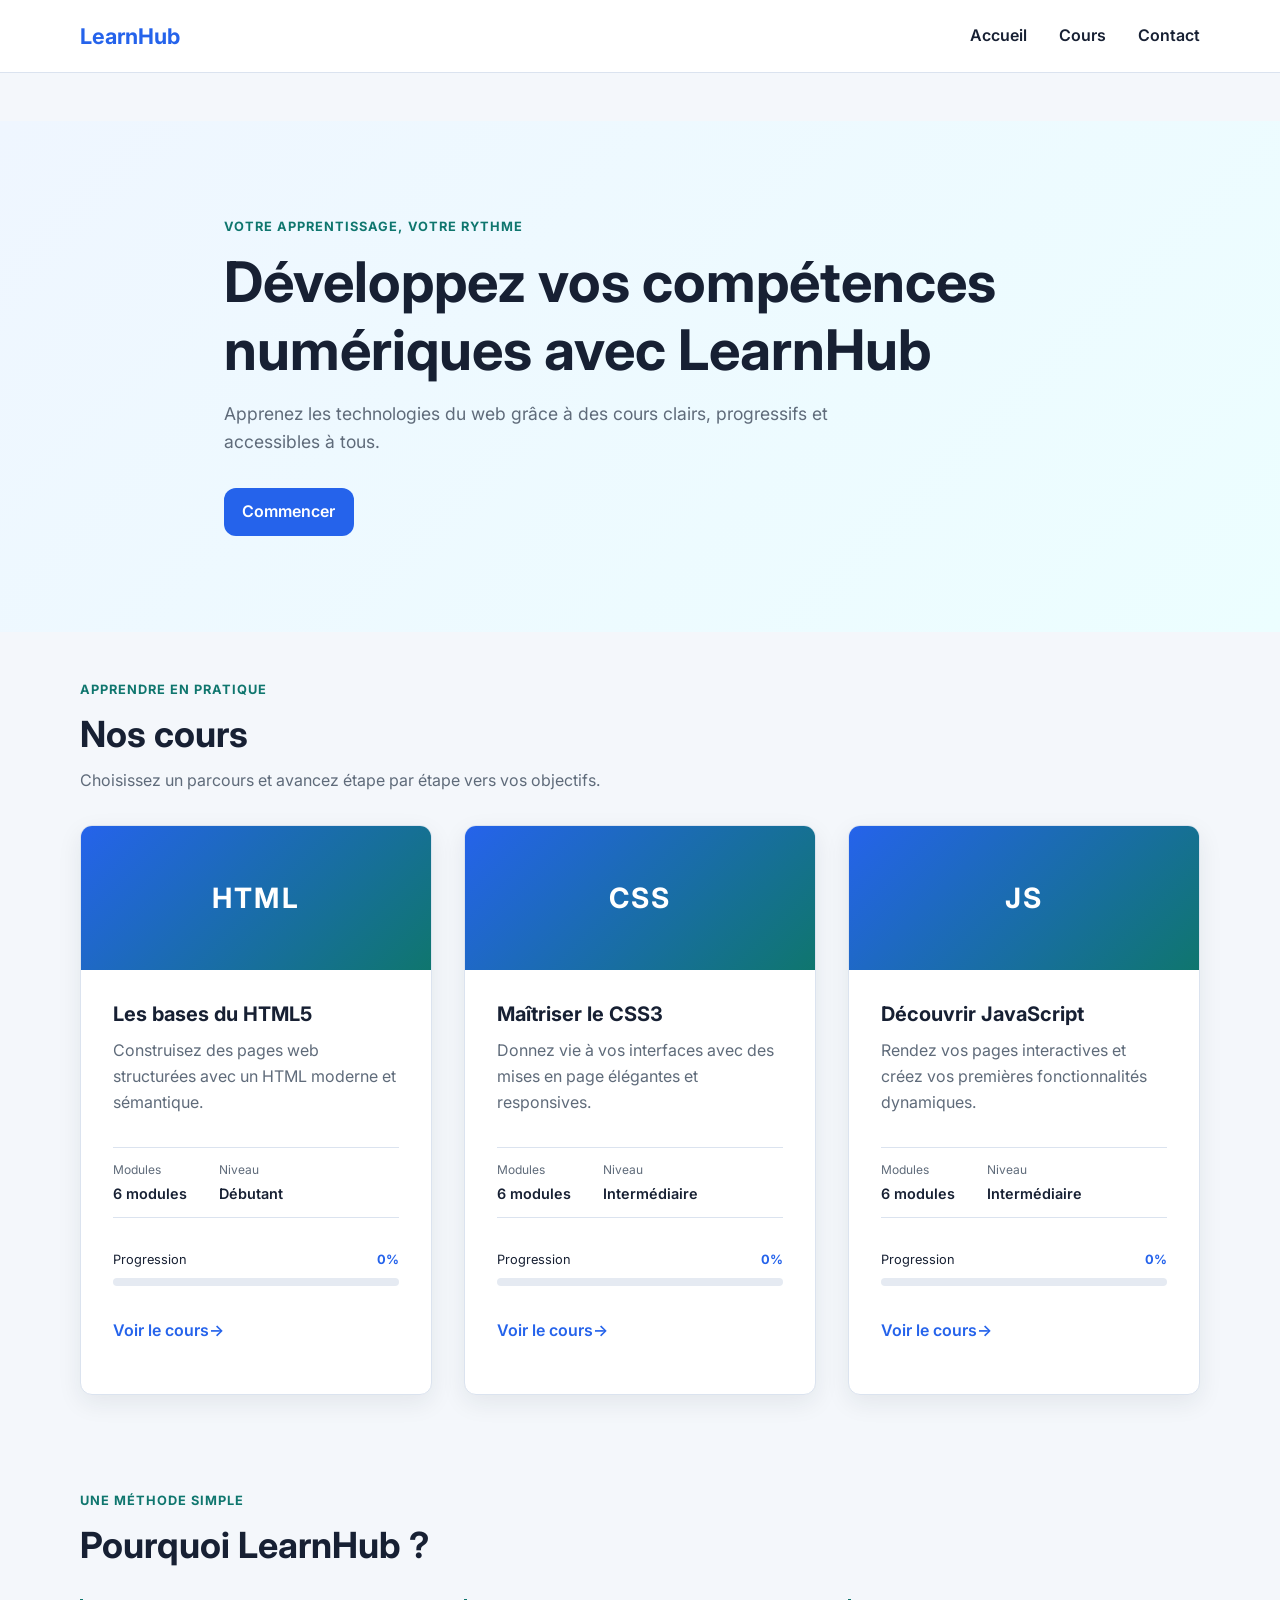
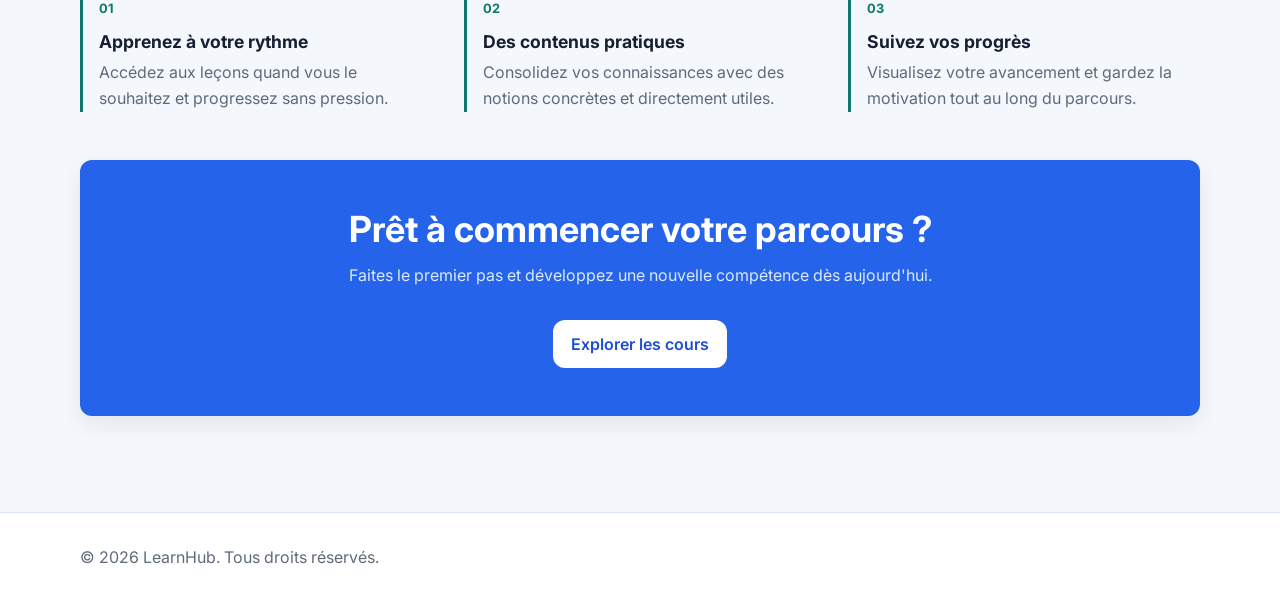
==== index.html @ bfee63f9 "first commit" ====
<!doctype html>
<html lang="fr">
  <head>
    <meta charset="utf-8">
    <meta name="viewport" content="width=device-width, initial-scale=1">
    <meta
      name="description"
      content="LearnHub, votre plateforme de cours en ligne.">
    <title>LearnHub - Accueil</title>
    <link rel="preconnect" href="https://fonts.googleapis.com">
    <link rel="preconnect" href="https://fonts.gstatic.com" crossorigin>
    <link
      href="https://fonts.googleapis.com/css2?family=Inter:wght@400;600;700&display=swap"
      rel="stylesheet">
    <link rel="stylesheet" href="css/style.css">
    <script src="js/main.js" defer></script>
  </head>
  <body>
    <header class="site-header">
      <div class="container header-content">
        <a class="logo" href="index.html">LearnHub</a>
        <button
          class="menu-toggle"
          type="button"
          aria-label="Ouvrir le menu"
          aria-expanded="false"
        >
          <span class="menu-icon" aria-hidden="true"
            ><span></span><span></span><span></span
          ></span>
        </button>
        <nav class="site-nav" aria-label="Navigation principale">
          <ul>
            <li><a href="index.html">Accueil</a></li>
            <li><a href="index.html#cours">Cours</a></li>
            <li><a href="index.html#contact">Contact</a></li>
          </ul>
        </nav>
      </div>
    </header>

    <main>
      <section class="hero" aria-labelledby="page-title">
        <div class="container hero-content">
          <p class="eyebrow">Votre apprentissage, votre rythme</p>
          <h1 id="page-title">
            Développez vos compétences numériques avec LearnHub
          </h1>
          <p class="hero-description">
            Apprenez les technologies du web grâce à des cours clairs,
            progressifs et accessibles à tous.
          </p>
          <a class="button" href="#cours">Commencer</a>
        </div>
      </section>

      <section
        class="courses-section container"
        id="cours"
        aria-labelledby="courses-title"
      >
        <div class="section-heading">
          <p class="eyebrow">Apprendre en pratique</p>
          <h2 id="courses-title">Nos cours</h2>
          <p>
            Choisissez un parcours et avancez étape par étape vers vos
            objectifs.
          </p>
        </div>

        <div class="course-grid">
          <article class="course-card card" data-total="6">
            <div
              class="course-image"
              role="img"
              aria-label="Illustration du cours HTML5"
            >
              HTML
            </div>
            <div class="course-card-content">
              <h3>Les bases du HTML5</h3>
              <p>
                Construisez des pages web structurées avec un HTML moderne et
                sémantique.
              </p>
              <dl class="course-details">
                <div>
                  <dt>Modules</dt>
                  <dd>6 modules</dd>
                </div>
                <div>
                  <dt>Niveau</dt>
                  <dd>Débutant</dd>
                </div>
              </dl>
              <div class="progress-label">
                <span>Progression</span><strong>0%</strong>
              </div>
              <div
                class="progress"
                role="progressbar"
                aria-label="Progression du cours HTML5"
                aria-valuenow="0"
                aria-valuemin="0"
                aria-valuemax="100"
              >
                <span></span>
              </div>
              <a class="course-link" href="courses/html.html"
                >Voir le cours <span aria-hidden="true">→</span></a
              >
            </div>
          </article>

          <article class="course-card card" data-total="6">
            <div
              class="course-image"
              role="img"
              aria-label="Illustration du cours CSS3"
            >
              CSS
            </div>
            <div class="course-card-content">
              <h3>Maîtriser le CSS3</h3>
              <p>
                Donnez vie à vos interfaces avec des mises en page élégantes et
                responsives.
              </p>
              <dl class="course-details">
                <div>
                  <dt>Modules</dt>
                  <dd>6 modules</dd>
                </div>
                <div>
                  <dt>Niveau</dt>
                  <dd>Intermédiaire</dd>
                </div>
              </dl>
              <div class="progress-label">
                <span>Progression</span><strong>0%</strong>
              </div>
              <div
                class="progress"
                role="progressbar"
                aria-label="Progression du cours CSS3"
                aria-valuenow="0"
                aria-valuemin="0"
                aria-valuemax="100"
              >
                <span></span>
              </div>
              <a class="course-link" href="courses/css.html"
                >Voir le cours <span aria-hidden="true">→</span></a
              >
            </div>
          </article>

          <article class="course-card card" data-total="6">
            <div
              class="course-image"
              role="img"
              aria-label="Illustration du cours JavaScript"
            >
              JS
            </div>
            <div class="course-card-content">
              <h3>Découvrir JavaScript</h3>
              <p>
                Rendez vos pages interactives et créez vos premières
                fonctionnalités dynamiques.
              </p>
              <dl class="course-details">
                <div>
                  <dt>Modules</dt>
                  <dd>6 modules</dd>
                </div>
                <div>
                  <dt>Niveau</dt>
                  <dd>Intermédiaire</dd>
                </div>
              </dl>
              <div class="progress-label">
                <span>Progression</span><strong>0%</strong>
              </div>
              <div
                class="progress"
                role="progressbar"
                aria-label="Progression du cours JavaScript"
                aria-valuenow="0"
                aria-valuemin="0"
                aria-valuemax="100"
              >
                <span></span>
              </div>
              <a class="course-link" href="courses/javascript.html"
                >Voir le cours <span aria-hidden="true">→</span></a
              >
            </div>
          </article>
        </div>
      </section>

      <section class="why-section container" aria-labelledby="why-title">
        <div class="section-heading">
          <p class="eyebrow">Une méthode simple</p>
          <h2 id="why-title">Pourquoi LearnHub ?</h2>
        </div>
        <div class="features-grid">
          <article class="feature">
            <span class="feature-icon" aria-hidden="true">01</span>
            <h3>Apprenez à votre rythme</h3>
            <p>
              Accédez aux leçons quand vous le souhaitez et progressez sans
              pression.
            </p>
          </article>
          <article class="feature">
            <span class="feature-icon" aria-hidden="true">02</span>
            <h3>Des contenus pratiques</h3>
            <p>
              Consolidez vos connaissances avec des notions concrètes et
              directement utiles.
            </p>
          </article>
          <article class="feature">
            <span class="feature-icon" aria-hidden="true">03</span>
            <h3>Suivez vos progrès</h3>
            <p>
              Visualisez votre avancement et gardez la motivation tout au long
              du parcours.
            </p>
          </article>
        </div>
      </section>

      <section class="cta-section container" aria-labelledby="cta-title">
        <div class="cta-content">
          <h2 id="cta-title">Prêt à commencer votre parcours ?</h2>
          <p>
            Faites le premier pas et développez une nouvelle compétence dès
            aujourd'hui.
          </p>
          <a class="button button-light" href="#cours">Explorer les cours</a>
        </div>
      </section>
    </main>

    <footer class="site-footer" id="contact">
      <div class="container">
        <p>&copy; 2026 LearnHub. Tous droits réservés.</p>
      </div>
    </footer>
  </body>
</html>
---- css/style.css ----
@import url("https://fonts.googleapis.com/css2?family=Inter:wght@400;500;600;700&display=swap");

:root {
  --primary: #2563eb;
  --primary-dark: #1d4ed8;
  --secondary: #0f766e;
  --background: #f4f7fb;
  --text: #172033;
  --text-muted: #5f6b7a;
  --card-color: #ffffff;
  --border-color: #dbe3ef;
  --radius: 0.75rem;
  --shadow: 0 0.5rem 1.5rem rgb(23 32 51 / 8%);
  --shadow-hover: 0 0.9rem 2rem rgb(23 32 51 / 14%);
  --focus-ring: 3px solid rgb(37 99 235 / 35%);
  --transition-fast: 150ms ease;
  --transition-medium: 250ms ease;
  --font-body: "Inter", sans-serif;
  --space-xs: 0.5rem;
  --space-sm: 0.75rem;
  --space-md: 1rem;
  --space-lg: 2rem;
  --space-xl: 3rem;
}

/* Modern reset */
*,
*::before,
*::after {
  box-sizing: border-box;
}

html {
  scroll-behavior: smooth;
}

body,
h1,
h2,
h3,
p,
ul {
  margin: 0;
}

body {
  background: var(--background);
  color: var(--text);
  font-family: var(--font-body);
  line-height: 1.6;
  overflow-x: hidden;
}

button,
a {
  font: inherit;
}

button {
  border: 0;
}

img {
  display: block;
  height: auto;
  max-width: 100%;
  width: 100%;
}

ul {
  list-style: none;
  padding: 0;
}

a {
  color: var(--primary);
}

/* Typography */
h1,
h2,
h3 {
  line-height: 1.2;
}

h1 {
  font-size: clamp(2rem, 8vw, 3.5rem);
  margin-bottom: var(--space-md);
}

h2 {
  font-size: clamp(1.5rem, 5vw, 2.25rem);
}

p {
  color: var(--text-muted);
}

/* Shared layout */
.container {
  margin-inline: auto;
  width: min(100% - 2rem, 70rem);
}

main {
  min-height: 70vh;
  padding-block: var(--space-xl);
}

.site-header {
  background: var(--card-color);
  border-bottom: 1px solid var(--border-color);
  position: sticky;
  top: 0;
  z-index: 10;
}

.header-content {
  align-items: center;
  display: flex;
  justify-content: space-between;
  min-height: 4.5rem;
}

.logo {
  align-items: center;
  color: var(--primary);
  display: inline-flex;
  font-size: 1.35rem;
  font-weight: 700;
  min-height: 44px;
  text-decoration: none;
}

.menu-toggle {
  background: transparent;
  border: 1px solid var(--border-color);
  border-radius: 0.4rem;
  color: var(--text);
  cursor: pointer;
  display: grid;
  place-items: center;
  min-height: 44px;
  min-width: 44px;
  padding: var(--space-xs) 0.65rem;
}

.menu-icon {
  display: grid;
  gap: 0.25rem;
  width: 1.35rem;
}

.menu-icon span {
  background: currentColor;
  border-radius: 999px;
  display: block;
  height: 2px;
  transform-origin: center;
  transition:
    transform var(--transition-fast),
    opacity var(--transition-fast);
}

.menu-toggle[aria-expanded="true"] .menu-icon span:first-child {
  transform: translateY(0.375rem) rotate(45deg);
}

.menu-toggle[aria-expanded="true"] .menu-icon span:nth-child(2) {
  opacity: 0;
}

.menu-toggle[aria-expanded="true"] .menu-icon span:last-child {
  transform: translateY(-0.375rem) rotate(-45deg);
}

.menu-toggle:focus-visible,
.site-nav a:focus-visible,
.logo:focus-visible,
.button:focus-visible,
.module-sidebar summary:focus-visible,
.module-list a:focus-visible,
.course-link:focus-visible,
.previous-link:focus-visible,
.next-link:focus-visible {
  outline: var(--focus-ring);
  outline-offset: 3px;
}

.site-nav {
  background: var(--card-color);
  box-shadow: var(--shadow);
  left: 0;
  max-height: 0;
  opacity: 0;
  overflow: hidden;
  position: absolute;
  right: 0;
  top: 100%;
  transition:
    max-height var(--transition-medium),
    opacity var(--transition-fast),
    visibility var(--transition-fast);
  visibility: hidden;
}

.site-nav.is-open {
  max-height: 20rem;
  opacity: 1;
  visibility: visible;
}

.site-nav ul {
  display: flex;
  flex-direction: column;
  padding: 0 max(1rem, calc((100% - 70rem) / 2));
}

.site-nav a {
  align-items: center;
  border-bottom: 1px solid var(--border-color);
  color: var(--text);
  display: flex;
  font-weight: 600;
  min-height: 3.5rem;
  text-decoration: none;
}

.site-nav a:hover {
  color: var(--primary);
}

.site-footer {
  background: var(--card-color);
  border-top: 1px solid var(--border-color);
  padding-block: var(--space-lg);
}

/* Buttons and cards */
.button {
  background: var(--primary);
  border-radius: var(--radius);
  color: #ffffff;
  cursor: pointer;
  display: inline-block;
  font-weight: 600;
  min-height: 44px;
  padding: 0.7rem 1.15rem;
  text-decoration: none;
  transition:
    background-color var(--transition-fast),
    transform var(--transition-fast),
    box-shadow var(--transition-fast);
}

.button:hover {
  background: var(--primary-dark);
  color: #ffffff;
  transform: translateY(-1px);
}

.card {
  background: var(--card-color);
  border: 1px solid var(--border-color);
  border-radius: var(--radius);
  box-shadow: var(--shadow);
  padding: var(--space-lg);
  transition:
    box-shadow var(--transition-medium),
    transform var(--transition-medium);
}

.card:hover {
  box-shadow: var(--shadow-hover);
  transform: translateY(-0.25rem);
}

.hero {
  background: linear-gradient(135deg, #eff6ff, #ecfeff);
  padding-block: 4rem;
}

.hero-content {
  max-width: 52rem;
}

.eyebrow {
  color: var(--secondary);
  font-size: 0.8rem;
  font-weight: 700;
  letter-spacing: 0.08em;
  margin-bottom: var(--space-sm);
  text-transform: uppercase;
}

.hero-description {
  font-size: 1.1rem;
  margin-bottom: var(--space-lg);
  max-width: 42rem;
}

.courses-section,
.why-section {
  padding-block: var(--space-xl);
}

.section-heading {
  margin-bottom: var(--space-lg);
  max-width: 42rem;
}

.section-heading h2 {
  margin-bottom: var(--space-sm);
}

.course-grid,
.features-grid {
  display: grid;
  gap: var(--space-lg);
  grid-template-columns: minmax(0, 1fr);
}

.course-card {
  display: flex;
  flex-direction: column;
  min-width: 0;
  padding: 0;
  overflow: hidden;
}

.course-image {
  align-items: center;
  background: linear-gradient(135deg, var(--primary), var(--secondary));
  color: #ffffff;
  display: flex;
  font-size: 1.75rem;
  font-weight: 700;
  justify-content: center;
  min-height: 9rem;
  letter-spacing: 0.08em;
}

.course-card-content {
  display: flex;
  flex: 1;
  flex-direction: column;
  min-width: 0;
  padding: var(--space-lg);
}

.course-card h3 {
  font-size: 1.25rem;
  margin-bottom: var(--space-sm);
}

.course-details {
  border-bottom: 1px solid var(--border-color);
  border-top: 1px solid var(--border-color);
  display: flex;
  gap: var(--space-lg);
  margin: var(--space-lg) 0;
  padding-block: var(--space-sm);
}

.course-details div {
  display: grid;
  gap: 0.15rem;
}

.course-details dt {
  color: var(--text-muted);
  font-size: 0.75rem;
}

.course-details dd {
  font-size: 0.9rem;
  font-weight: 600;
  margin: 0;
}

.progress-label {
  display: flex;
  font-size: 0.8rem;
  justify-content: space-between;
  margin-bottom: var(--space-xs);
}

.progress-label strong {
  color: var(--primary);
}

.progress {
  background: #e5eaf2;
  border-radius: 999px;
  height: 0.5rem;
  margin-bottom: var(--space-lg);
  overflow: hidden;
}

.progress span {
  background: var(--primary);
  border-radius: inherit;
  display: block;
  height: 100%;
  transition: width var(--transition-medium);
  width: 0;
}

.course-link {
  color: var(--primary);
  display: inline-flex;
  font-weight: 600;
  min-height: 44px;
  margin-top: auto;
  text-decoration: none;
}

.course-link:hover {
  color: var(--primary-dark);
}

.feature {
  border-left: 3px solid var(--secondary);
  padding-left: var(--space-md);
}

.feature-icon {
  color: var(--secondary);
  display: block;
  font-size: 0.8rem;
  font-weight: 700;
  margin-bottom: var(--space-sm);
}

.feature h3 {
  font-size: 1.1rem;
  margin-bottom: var(--space-xs);
}

.cta-section {
  padding-bottom: var(--space-xl);
}

.cta-content {
  background: var(--primary);
  border-radius: var(--radius);
  box-shadow: var(--shadow);
  color: #ffffff;
  padding: var(--space-xl) var(--space-lg);
  text-align: center;
}

.cta-content h2 {
  margin-bottom: var(--space-sm);
}

.cta-content p {
  color: #dbeafe;
  margin-bottom: var(--space-lg);
}

.button-light {
  background: #ffffff;
  color: var(--primary-dark);
}

.button-light:hover {
  background: #eff6ff;
  color: var(--primary-dark);
}

/* Course lessons */
.course-page {
  padding-block: var(--space-xl);
}

.course-header {
  margin-bottom: var(--space-xl);
  max-width: 48rem;
}

.course-header h1 {
  margin-bottom: var(--space-sm);
}

.progress-global {
  margin-bottom: 0;
  margin-top: var(--space-sm);
}

.course-layout {
  display: grid;
  gap: var(--space-lg);
  min-width: 0;
}

.module-sidebar {
  align-self: start;
  background: var(--card-color);
  border: 1px solid var(--border-color);
  border-radius: var(--radius);
  box-shadow: var(--shadow);
}

.module-sidebar details {
  padding: var(--space-md);
}

.module-sidebar summary {
  align-items: center;
  color: var(--text);
  cursor: pointer;
  display: flex;
  min-height: 44px;
  font-weight: 700;
  justify-content: space-between;
  list-style-position: inside;
}

.module-sidebar summary span {
  color: var(--text-muted);
  font-size: 0.8rem;
  font-weight: 500;
  margin-left: auto;
  padding-left: var(--space-sm);
}

.module-list {
  display: grid;
  gap: var(--space-xs);
  list-style: none;
  margin-top: var(--space-md);
  padding: 0;
}

.module-list li {
  min-width: 0;
}

.module-list li a {
  align-items: center;
  border-radius: 0.5rem;
  color: var(--text-muted);
  display: flex;
  font-size: 0.9rem;
  gap: var(--space-sm);
  min-height: 44px;
  padding: var(--space-sm);
  text-decoration: none;
  transition:
    background-color var(--transition-fast),
    color var(--transition-fast);
}

.module-list li a:hover {
  background: #eff6ff;
  color: var(--primary);
}

.module-list li a.is-active {
  background: #eff6ff;
  color: var(--primary);
  font-weight: 700;
}

.module-list li a.is-active {
  box-shadow: inset 3px 0 0 var(--primary);
}

.module-list li a.is-active .module-badge {
  background: var(--primary);
  color: #fff;
}

.module-list li a .module-badge {
  align-items: center;
  background: #eff6ff;
  border-radius: 0.35rem;
  color: var(--primary);
  display: grid;
  font-size: 0.75rem;
  font-weight: 700;
  flex-shrink: 0;
  height: 2rem;
  place-items: center;
  width: 2rem;
}

.module-list li a .module-title {
  min-width: 0;
  overflow-wrap: anywhere;
}

.module-list li a .module-check {
  color: var(--secondary);
  font-size: 0.9rem;
  flex-shrink: 0;
  margin-left: auto;
}

.lesson[hidden] {
  display: none;
}

.modules-content {
  display: grid;
  gap: var(--space-xl);
  min-width: 0;
}

.lesson {
  min-width: 0;
  scroll-margin-top: var(--space-lg);
}

.lesson.is-complete {
  border-color: rgb(15 118 110 / 40%);
}

.lesson.is-complete .lesson-number {
  color: var(--secondary);
}

.lesson-number {
  color: var(--secondary);
  font-size: 0.8rem;
  font-weight: 700;
  letter-spacing: 0.08em;
  margin-bottom: var(--space-sm);
  text-transform: uppercase;
}

.lesson h2 {
  margin-bottom: var(--space-md);
}

.lesson > img {
  border-radius: 0.5rem;
  margin-block: var(--space-lg);
  width: 100%;
}

.lesson pre {
  background: #172033;
  border-radius: 0.5rem;
  color: #e2e8f0;
  margin: 0 0 var(--space-lg);
  overflow-x: auto;
  padding: var(--space-md);
}

.lesson code {
  font-family: "Courier New", monospace;
  font-size: 0.9em;
}

.lesson pre code {
  font-size: 0.85rem;
}

.lesson iframe {
  aspect-ratio: 16 / 9;
  border: 0;
  border-radius: 0.5rem;
  display: block;
  height: auto;
  margin-bottom: var(--space-lg);
  width: 100%;
}

.lesson-actions {
  align-items: center;
  border-top: 1px solid var(--border-color);
  display: flex;
  flex-wrap: wrap;
  gap: var(--space-md);
  justify-content: space-between;
  padding-top: var(--space-md);
}

.lesson-actions .button {
  font-size: 0.85rem;
  order: -1;
}

.previous-link,
.next-link {
  align-items: center;
  color: var(--primary);
  display: inline-flex;
  font-size: 0.85rem;
  font-weight: 600;
  min-height: 44px;
  text-decoration: none;
  overflow-wrap: anywhere;
}

.previous-link:hover,
.next-link:hover {
  color: var(--primary-dark);
}

@media (min-width: 768px) {
  .container {
    width: min(100% - 4rem, 70rem);
  }

  .menu-toggle {
    display: none;
  }

  .site-nav {
    display: block;
    box-shadow: none;
    left: auto;
    max-height: none;
    opacity: 1;
    overflow: visible;
    position: static;
    right: auto;
    visibility: visible;
  }

  .site-nav ul {
    align-items: center;
    flex-direction: row;
    gap: var(--space-lg);
    padding: 0;
  }

  .site-nav a {
    border-bottom: 0;
    min-height: 44px;
  }

  .course-grid,
  .features-grid {
    grid-template-columns: repeat(2, 1fr);
  }
}

@media (min-width: 1024px) {
  .hero {
    padding-block: 6rem;
  }

  .course-grid {
    grid-template-columns: repeat(3, 1fr);
  }

  .features-grid {
    grid-template-columns: repeat(3, 1fr);
  }

  .course-layout {
    grid-template-columns: minmax(13rem, 17rem) minmax(0, 1fr);
    align-items: start;
  }

  .module-sidebar {
    position: sticky;
    top: var(--space-md);
  }

  .module-sidebar details {
    padding: var(--space-sm);
  }

  .module-sidebar details[open] {
    padding-bottom: var(--space-md);
  }

  .lesson-actions .button {
    order: 0;
  }
}

@media (prefers-reduced-motion: reduce) {
  html {
    scroll-behavior: auto;
  }

  *,
  *::before,
  *::after {
    scroll-behavior: auto !important;
    transition-duration: 0.01ms !important;
  }
}

.course-header .progress-label {
  margin-top: var(--space-md);
}
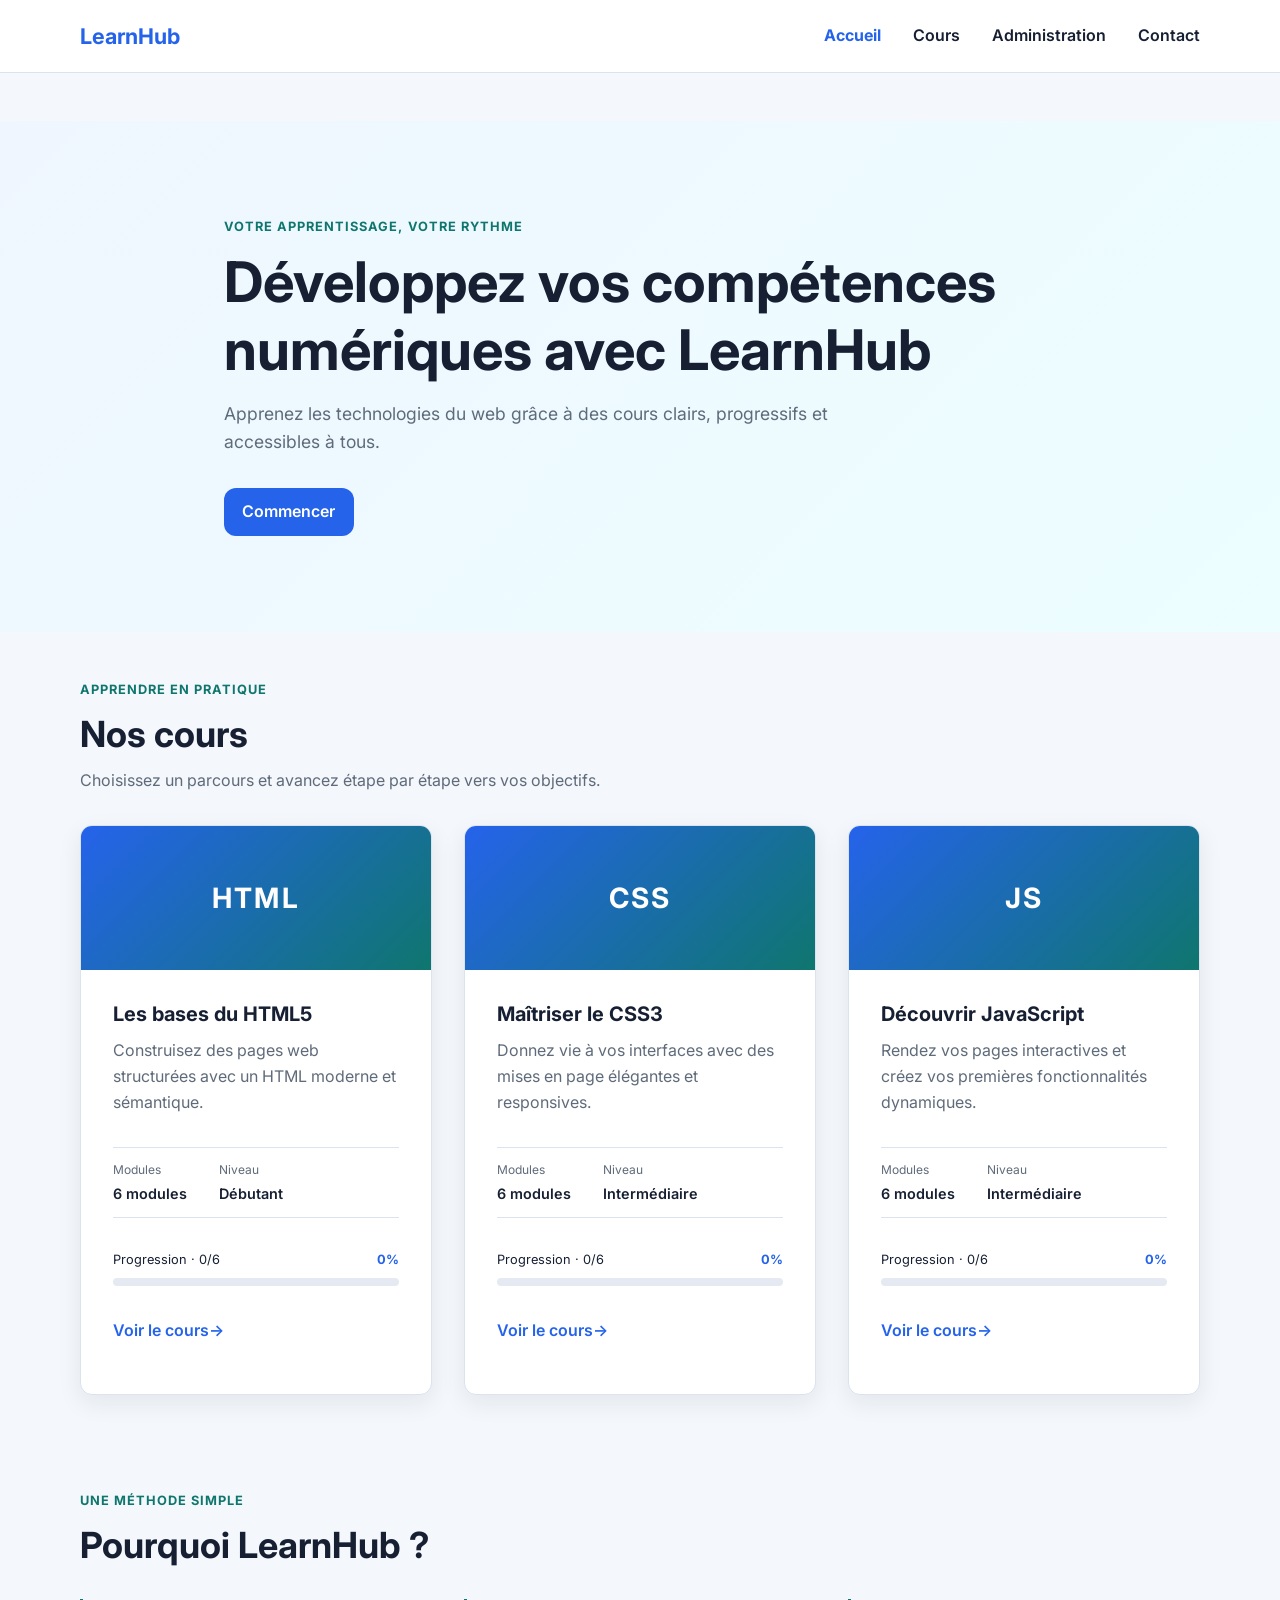
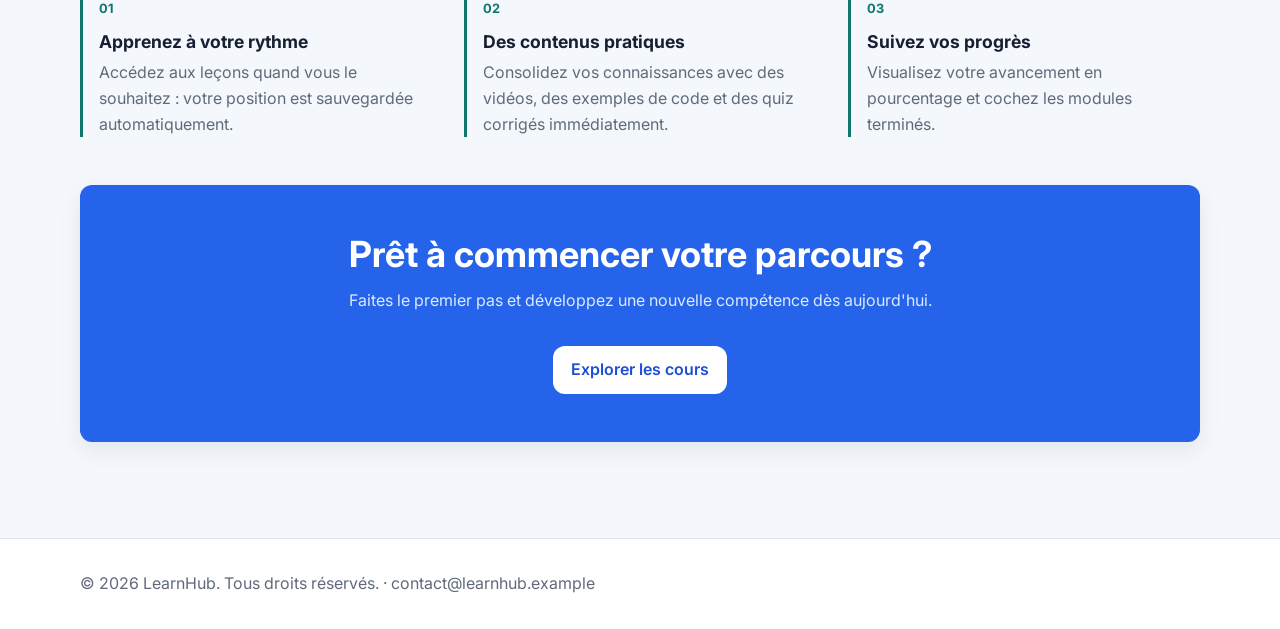
==== commit f31e5380: "feat: turn site into SPA with hash routing, progress checklist and saved position" ====
--- a/index.html
+++ b/index.html
@@ -1,253 +1,77 @@
 <!doctype html>
 <html lang="fr">
   <head>
-    <meta charset="utf-8">
-    <meta name="viewport" content="width=device-width, initial-scale=1">
+    <meta charset="utf-8" />
+    <meta name="viewport" content="width=device-width, initial-scale=1" />
     <meta
       name="description"
-      content="LearnHub, votre plateforme de cours en ligne.">
+      content="LearnHub, votre plateforme de cours en ligne (mini LMS)."
+    />
     <title>LearnHub - Accueil</title>
-    <link rel="preconnect" href="https://fonts.googleapis.com">
-    <link rel="preconnect" href="https://fonts.gstatic.com" crossorigin>
+    <link rel="preconnect" href="https://fonts.googleapis.com" />
+    <link rel="preconnect" href="https://fonts.gstatic.com" crossorigin />
     <link
-      href="https://fonts.googleapis.com/css2?family=Inter:wght@400;600;700&display=swap"
-      rel="stylesheet">
-    <link rel="stylesheet" href="css/style.css">
+      href="https://fonts.googleapis.com/css2?family=Inter:wght@400;500;600;700&display=swap"
+      rel="stylesheet"
+    />
+    <link rel="stylesheet" href="css/style.css" />
+    <link rel="stylesheet" href="css/lms.css" />
+    <!-- Scripts classiques, dans l'ordre de dépendance (pas de bibliothèque externe) -->
+    <script src="js/data.js" defer></script>
+    <script src="js/utils.js" defer></script>
+    <script src="js/store.js" defer></script>
+    <script src="js/quiz.js" defer></script>
+    <script src="js/player.js" defer></script>
+    <script src="js/admin.js" defer></script>
     <script src="js/main.js" defer></script>
   </head>
   <body>
+    <a class="skip-link" href="#app">Aller au contenu</a>
     <header class="site-header">
       <div class="container header-content">
-        <a class="logo" href="index.html">LearnHub</a>
+        <a class="logo" href="#/">LearnHub</a>
         <button
           class="menu-toggle"
           type="button"
           aria-label="Ouvrir le menu"
           aria-expanded="false"
+          aria-controls="site-nav"
         >
           <span class="menu-icon" aria-hidden="true"
             ><span></span><span></span><span></span
           ></span>
         </button>
-        <nav class="site-nav" aria-label="Navigation principale">
+        <nav class="site-nav" id="site-nav" aria-label="Navigation principale">
           <ul>
-            <li><a href="index.html">Accueil</a></li>
-            <li><a href="index.html#cours">Cours</a></li>
-            <li><a href="index.html#contact">Contact</a></li>
+            <li><a href="#/" data-route="home">Accueil</a></li>
+            <li><a href="#/cours" data-route="cours">Cours</a></li>
+            <li><a href="#/admin" data-route="admin">Administration</a></li>
+            <li><a href="#/contact" data-route="contact">Contact</a></li>
           </ul>
         </nav>
       </div>
     </header>
 
-    <main>
-      <section class="hero" aria-labelledby="page-title">
-        <div class="container hero-content">
-          <p class="eyebrow">Votre apprentissage, votre rythme</p>
-          <h1 id="page-title">
-            Développez vos compétences numériques avec LearnHub
-          </h1>
-          <p class="hero-description">
-            Apprenez les technologies du web grâce à des cours clairs,
-            progressifs et accessibles à tous.
-          </p>
-          <a class="button" href="#cours">Commencer</a>
-        </div>
-      </section>
-
-      <section
-        class="courses-section container"
-        id="cours"
-        aria-labelledby="courses-title"
+    <!-- Le contenu de chaque vue est injecté ici par js/main.js (SPA) -->
+    <main id="app" tabindex="-1">
+      <noscript
+        ><p class="container">
+          JavaScript est nécessaire pour utiliser LearnHub.
+        </p></noscript
       >
-        <div class="section-heading">
-          <p class="eyebrow">Apprendre en pratique</p>
-          <h2 id="courses-title">Nos cours</h2>
-          <p>
-            Choisissez un parcours et avancez étape par étape vers vos
-            objectifs.
-          </p>
-        </div>
-
-        <div class="course-grid">
-          <article class="course-card card" data-total="6">
-            <div
-              class="course-image"
-              role="img"
-              aria-label="Illustration du cours HTML5"
-            >
-              HTML
-            </div>
-            <div class="course-card-content">
-              <h3>Les bases du HTML5</h3>
-              <p>
-                Construisez des pages web structurées avec un HTML moderne et
-                sémantique.
-              </p>
-              <dl class="course-details">
-                <div>
-                  <dt>Modules</dt>
-                  <dd>6 modules</dd>
-                </div>
-                <div>
-                  <dt>Niveau</dt>
-                  <dd>Débutant</dd>
-                </div>
-              </dl>
-              <div class="progress-label">
-                <span>Progression</span><strong>0%</strong>
-              </div>
-              <div
-                class="progress"
-                role="progressbar"
-                aria-label="Progression du cours HTML5"
-                aria-valuenow="0"
-                aria-valuemin="0"
-                aria-valuemax="100"
-              >
-                <span></span>
-              </div>
-              <a class="course-link" href="courses/html.html"
-                >Voir le cours <span aria-hidden="true">→</span></a
-              >
-            </div>
-          </article>
-
-          <article class="course-card card" data-total="6">
-            <div
-              class="course-image"
-              role="img"
-              aria-label="Illustration du cours CSS3"
-            >
-              CSS
-            </div>
-            <div class="course-card-content">
-              <h3>Maîtriser le CSS3</h3>
-              <p>
-                Donnez vie à vos interfaces avec des mises en page élégantes et
-                responsives.
-              </p>
-              <dl class="course-details">
-                <div>
-                  <dt>Modules</dt>
-                  <dd>6 modules</dd>
-                </div>
-                <div>
-                  <dt>Niveau</dt>
-                  <dd>Intermédiaire</dd>
-                </div>
-              </dl>
-              <div class="progress-label">
-                <span>Progression</span><strong>0%</strong>
-              </div>
-              <div
-                class="progress"
-                role="progressbar"
-                aria-label="Progression du cours CSS3"
-                aria-valuenow="0"
-                aria-valuemin="0"
-                aria-valuemax="100"
-              >
-                <span></span>
-              </div>
-              <a class="course-link" href="courses/css.html"
-                >Voir le cours <span aria-hidden="true">→</span></a
-              >
-            </div>
-          </article>
-
-          <article class="course-card card" data-total="6">
-            <div
-              class="course-image"
-              role="img"
-              aria-label="Illustration du cours JavaScript"
-            >
-              JS
-            </div>
-            <div class="course-card-content">
-              <h3>Découvrir JavaScript</h3>
-              <p>
-                Rendez vos pages interactives et créez vos premières
-                fonctionnalités dynamiques.
-              </p>
-              <dl class="course-details">
-                <div>
-                  <dt>Modules</dt>
-                  <dd>6 modules</dd>
-                </div>
-                <div>
-                  <dt>Niveau</dt>
-                  <dd>Intermédiaire</dd>
-                </div>
-              </dl>
-              <div class="progress-label">
-                <span>Progression</span><strong>0%</strong>
-              </div>
-              <div
-                class="progress"
-                role="progressbar"
-                aria-label="Progression du cours JavaScript"
-                aria-valuenow="0"
-                aria-valuemin="0"
-                aria-valuemax="100"
-              >
-                <span></span>
-              </div>
-              <a class="course-link" href="courses/javascript.html"
-                >Voir le cours <span aria-hidden="true">→</span></a
-              >
-            </div>
-          </article>
-        </div>
-      </section>
-
-      <section class="why-section container" aria-labelledby="why-title">
-        <div class="section-heading">
-          <p class="eyebrow">Une méthode simple</p>
-          <h2 id="why-title">Pourquoi LearnHub ?</h2>
-        </div>
-        <div class="features-grid">
-          <article class="feature">
-            <span class="feature-icon" aria-hidden="true">01</span>
-            <h3>Apprenez à votre rythme</h3>
-            <p>
-              Accédez aux leçons quand vous le souhaitez et progressez sans
-              pression.
-            </p>
-          </article>
-          <article class="feature">
-            <span class="feature-icon" aria-hidden="true">02</span>
-            <h3>Des contenus pratiques</h3>
-            <p>
-              Consolidez vos connaissances avec des notions concrètes et
-              directement utiles.
-            </p>
-          </article>
-          <article class="feature">
-            <span class="feature-icon" aria-hidden="true">03</span>
-            <h3>Suivez vos progrès</h3>
-            <p>
-              Visualisez votre avancement et gardez la motivation tout au long
-              du parcours.
-            </p>
-          </article>
-        </div>
-      </section>
-
-      <section class="cta-section container" aria-labelledby="cta-title">
-        <div class="cta-content">
-          <h2 id="cta-title">Prêt à commencer votre parcours ?</h2>
-          <p>
-            Faites le premier pas et développez une nouvelle compétence dès
-            aujourd'hui.
-          </p>
-          <a class="button button-light" href="#cours">Explorer les cours</a>
-        </div>
-      </section>
     </main>
+    <p
+      class="visually-hidden"
+      id="announcer"
+      role="status"
+      aria-live="polite"
+    ></p>
 
     <footer class="site-footer" id="contact">
       <div class="container">
-        <p>&copy; 2026 LearnHub. Tous droits réservés.</p>
+        <p>
+          &copy; 2026 LearnHub. Tous droits réservés. · contact@learnhub.example
+        </p>
       </div>
     </footer>
   </body>
--- a/css/lms.css
+++ b/css/lms.css
@@ -0,0 +1,85 @@
+/* lms.css : styles ajoutés pour la partie JavaScript (SPA, quiz, lecteur, admin) */
+.visually-hidden{position:absolute;width:1px;height:1px;overflow:hidden;clip:rect(0 0 0 0);white-space:nowrap}
+.skip-link{position:absolute;left:var(--space-md);top:-4rem;background:var(--primary);color:#fff;padding:var(--space-sm) var(--space-md);border-radius:.5rem;z-index:50;transition:top var(--transition-fast)}
+.skip-link:focus{top:var(--space-sm)}
+#app:focus{outline:none}
+#app h1:focus,#app h2:focus{outline:none}
+:where(a,button,input,select,textarea,summary):focus-visible{outline:var(--focus-ring);outline-offset:2px}
+.site-nav a[aria-current="page"]{color:var(--primary);font-weight:700}
+
+/* Reprise */
+.resume{margin-top:calc(var(--space-lg) * -1);position:relative}
+.resume-card{display:flex;flex-wrap:wrap;gap:var(--space-md);align-items:center;justify-content:space-between;background:var(--card-color);border:1px solid var(--border-color);border-left:4px solid var(--secondary);border-radius:var(--radius);box-shadow:var(--shadow);padding:var(--space-md) var(--space-lg)}
+.resume-card .eyebrow{margin-bottom:.15rem}
+.empty{padding:var(--space-lg) 0}
+
+/* Progression & checklist */
+.save-note{color:var(--text-muted);font-size:.8rem;margin-top:var(--space-xs)}
+.module-list li{align-items:center;display:flex;gap:var(--space-xs)}
+.module-list li a{flex:1}
+.module-checkbox{accent-color:var(--secondary);flex-shrink:0;height:1.25rem;margin-left:var(--space-xs);width:1.25rem;cursor:pointer}
+.module-list li.is-done .module-title{text-decoration:line-through;text-decoration-color:rgb(15 118 110/50%)}
+.progress span{transition:width var(--transition-medium)}
+.button-done{background:var(--secondary)}
+.button-small{font-size:.85rem;min-height:40px;padding:.5rem 1rem}
+.button-danger{background:#b91c1c}
+.button-danger:hover{background:#991b1b}
+.button-outline{background:transparent;border:2px solid var(--primary);color:var(--primary)}
+.button-outline:hover{background:#eff6ff;color:var(--primary-dark)}
+
+/* Lecteur vidéo avec marqueurs */
+.player{margin-bottom:var(--space-lg)}
+.player-frame{aspect-ratio:16/9;background:#0b1220;border-radius:.5rem;overflow:hidden}
+.player-frame iframe,.player iframe{border:0;display:block;height:100%;width:100%}
+.player > iframe{aspect-ratio:16/9;height:auto;border-radius:.5rem}
+.player-bar{margin-top:var(--space-sm);padding-bottom:2.6rem;position:relative}
+.player-track{background:var(--border-color);border-radius:99px;height:.5rem;overflow:hidden}
+.player-fill{background:var(--primary);display:block;height:100%;width:0}
+.player-markers{list-style:none;margin:0;padding:0}
+.player-markers li{align-items:flex-start;display:flex;flex-direction:column;position:absolute;top:-.2rem;transform:translateX(-50%)}
+.player-markers li:first-child{align-items:flex-start;transform:none}
+.player-markers li:not(:first-child){align-items:center}
+.player-marker{background:var(--card-color);border:2px solid var(--border-color);border-radius:99px;cursor:pointer;height:.9rem;padding:0;width:.9rem}
+.player-marker:hover:not(:disabled){border-color:var(--primary)}
+.player-marker:disabled{cursor:not-allowed;opacity:.6}
+.player-marker.is-reached{background:var(--secondary);border-color:var(--secondary)}
+.player-label{color:var(--text-muted);font-size:.72rem;margin-top:.25rem;white-space:nowrap}
+.player-status,.player-note{color:var(--text-muted);font-size:.85rem;margin:0}
+
+/* Quiz */
+.quiz{background:#f8fafc;border:1px solid var(--border-color);border-radius:var(--radius);margin-bottom:var(--space-lg);padding:var(--space-md)}
+.quiz-head{align-items:baseline;display:flex;flex-wrap:wrap;gap:var(--space-sm);justify-content:space-between;margin-bottom:var(--space-sm)}
+.quiz-head h3{margin:0}
+.quiz-best{color:var(--text-muted);font-size:.85rem;margin:0}
+.quiz-list{display:grid;gap:var(--space-md);margin:0;padding-left:1.25rem}
+.quiz-question fieldset{border:0;margin:0;min-width:0;padding:0}
+.quiz-question legend{font-weight:600;margin-bottom:var(--space-xs);padding:0}
+.quiz-options{display:grid;gap:var(--space-xs)}
+.quiz-option{background:var(--card-color);border:2px solid var(--border-color);border-radius:.5rem;color:var(--text);cursor:pointer;min-height:44px;padding:.55rem .85rem;text-align:left;transition:border-color var(--transition-fast),background-color var(--transition-fast)}
+.quiz-option:hover:not(:disabled){border-color:var(--primary);background:#eff6ff}
+.quiz-option:disabled{cursor:default;color:var(--text)}
+.quiz-option.is-correct{background:#ecfdf5;border-color:#059669}
+.quiz-option.is-wrong{background:#fef2f2;border-color:#dc2626}
+.quiz-feedback{font-size:.9rem;margin:var(--space-xs) 0 0;min-height:1.2em}
+.quiz-feedback.is-correct{color:#047857}
+.quiz-feedback.is-wrong{color:#b91c1c}
+.quiz-result{align-items:center;border-radius:.5rem;display:flex;flex-wrap:wrap;gap:var(--space-sm) var(--space-md);margin-top:var(--space-md);padding:var(--space-sm) var(--space-md)}
+.quiz-result.is-pass{background:#ecfdf5;color:#065f46}
+.quiz-result.is-fail{background:#fffbeb;color:#92400e}
+.quiz-result[hidden]{display:none}
+.quiz-empty{margin:0;color:var(--text-muted)}
+
+/* Administration */
+.admin-page{padding-bottom:var(--space-xl)}
+.admin-layout{display:grid;gap:var(--space-lg)}
+.field{margin-bottom:var(--space-md)}
+.field label{display:block;font-weight:600;margin-bottom:.3rem}
+.field input,.field textarea,.field select{background:#fff;border:1px solid var(--border-color);border-radius:.5rem;color:var(--text);font:inherit;padding:.6rem .75rem;width:100%}
+.field-hint{color:var(--text-muted);font-size:.8rem;margin:.3rem 0 0}
+.field-error{color:#b91c1c;font-size:.85rem;margin:.3rem 0 0;min-height:0}
+.admin-message{color:var(--secondary);font-weight:600;margin-top:var(--space-sm)}
+.admin-list{display:grid;gap:var(--space-sm);margin:var(--space-md) 0}
+.admin-list li{align-items:center;border:1px solid var(--border-color);border-radius:.5rem;display:flex;gap:var(--space-sm);justify-content:space-between;padding:var(--space-sm) var(--space-md)}
+.admin-list span{color:var(--text-muted);display:block;font-size:.8rem}
+@media (min-width:1024px){.admin-layout{grid-template-columns:1fr 1fr;align-items:start}}
+@media (prefers-reduced-motion:reduce){.progress span,.skip-link{transition:none}}
